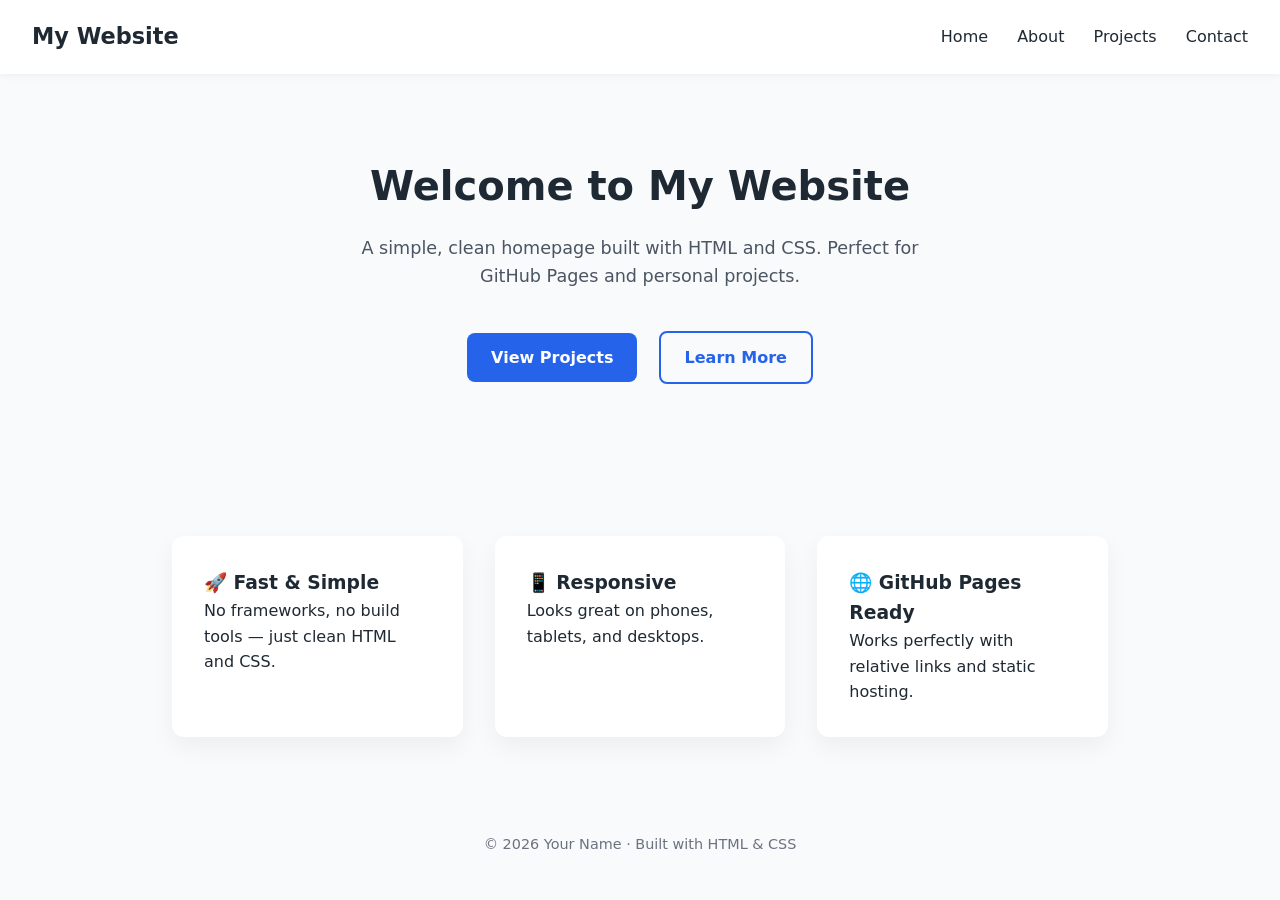
==== index.html @ c368a5bc "Update index.html" ====
<!DOCTYPE html>
<html lang="en">
<head>
  <meta charset="UTF-8" />
  <meta name="viewport" content="width=device-width, initial-scale=1.0"/>
  <title>My Website</title>

  <style>
    :root {
      --primary: #2563eb;
      --bg: #f8fafc;
      --text: #1f2933;
      --card: #ffffff;
    }

    * {
      margin: 0;
      padding: 0;
      box-sizing: border-box;
      font-family: system-ui, -apple-system, BlinkMacSystemFont, sans-serif;
    }

    body {
      background: var(--bg);
      color: var(--text);
      line-height: 1.6;
    }

    header {
      background: white;
      padding: 1.2rem 2rem;
      box-shadow: 0 2px 8px rgba(0,0,0,0.05);
      display: flex;
      justify-content: space-between;
      align-items: center;
    }

    header h1 {
      font-size: 1.4rem;
    }

    nav a {
      margin-left: 1.5rem;
      text-decoration: none;
      color: var(--text);
      font-weight: 500;
    }

    nav a:hover {
      color: var(--primary);
    }

    .hero {
      text-align: center;
      padding: 5rem 2rem;
    }

    .hero h2 {
      font-size: 2.5rem;
      margin-bottom: 1rem;
    }

    .hero p {
      max-width: 600px;
      margin: 0 auto 2rem;
      font-size: 1.1rem;
      color: #4b5563;
    }

    .buttons a {
      display: inline-block;
      margin: 0.5rem;
      padding: 0.75rem 1.5rem;
      border-radius: 8px;
      text-decoration: none;
      font-weight: 600;
    }

    .primary {
      background: var(--primary);
      color: white;
    }

    .secondary {
      border: 2px solid var(--primary);
      color: var(--primary);
    }

    .primary:hover {
      background: #1e4ed8;
    }

    .secondary:hover {
      background: var(--primary);
      color: white;
    }

    .features {
      display: grid;
      grid-template-columns: repeat(auto-fit, minmax(250px, 1fr));
      gap: 2rem;
      padding: 4rem 2rem;
      max-width: 1000px;
      margin: auto;
    }

    .card {
      background: var(--card);
      padding: 2rem;
      border-radius: 12px;
      box-shadow: 0 10px 25px rgba(0,0,0,0.05);
    }

    footer {
      text-align: center;
      padding: 2rem;
      color: #6b7280;
      font-size: 0.9rem;
    }
  </style>
</head>

<body>

  <header>
    <h1>My Website</h1>
    <nav>
      <a href="index.html">Home</a>
      <a href="about.html">About</a>
      <a href="projects.html">Projects</a>
      <a href="contact.html">Contact</a>
    </nav>
  </header>

  <section class="hero">
    <h2>Welcome to My Website</h2>
    <p>
      A simple, clean homepage built with HTML and CSS.
      Perfect for GitHub Pages and personal projects.
    </p>

    <div class="buttons">
      <a href="projects.html" class="primary">View Projects</a>
      <a href="about.html" class="secondary">Learn More</a>
    </div>
  </section>

  <section class="features">
    <div class="card">
      <h3>🚀 Fast & Simple</h3>
      <p>No frameworks, no build tools — just clean HTML and CSS.</p>
    </div>
    <div class="card">
      <h3>📱 Responsive</h3>
      <p>Looks great on phones, tablets, and desktops.</p>
    </div>
    <div class="card">
      <h3>🌐 GitHub Pages Ready</h3>
      <p>Works perfectly with relative links and static hosting.</p>
    </div>
  </section>

  <footer>
    © 2026 Your Name · Built with HTML & CSS
  </footer>

</body>
</html>
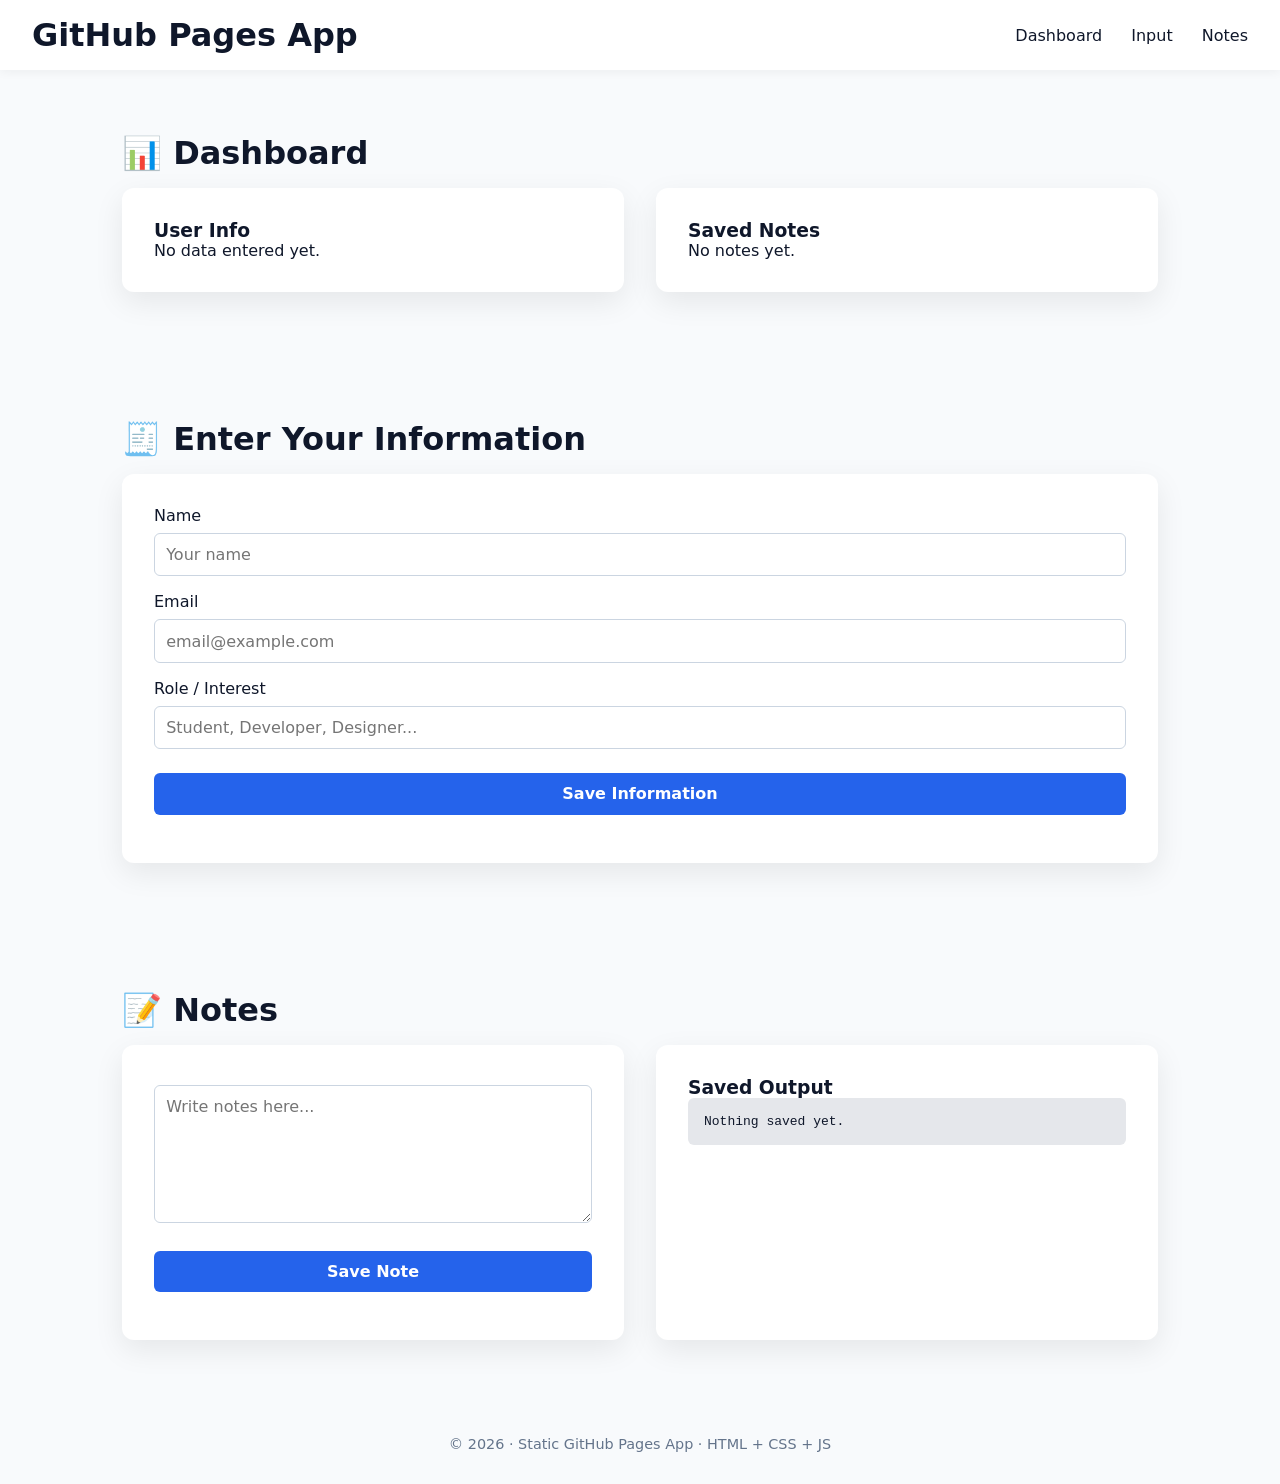
==== commit 497f01de: "Update index.html" ====
--- a/index.html
+++ b/index.html
@@ -3,46 +3,43 @@
 <head>
   <meta charset="UTF-8" />
   <meta name="viewport" content="width=device-width, initial-scale=1.0"/>
-  <title>My Website</title>
+  <title>GitHub Pages App</title>
 
   <style>
     :root {
       --primary: #2563eb;
-      --bg: #f8fafc;
-      --text: #1f2933;
+      --dark: #0f172a;
+      --light: #f8fafc;
       --card: #ffffff;
     }
 
     * {
+      box-sizing: border-box;
+      font-family: system-ui, sans-serif;
       margin: 0;
       padding: 0;
-      box-sizing: border-box;
-      font-family: system-ui, -apple-system, BlinkMacSystemFont, sans-serif;
     }
 
     body {
-      background: var(--bg);
-      color: var(--text);
-      line-height: 1.6;
+      background: var(--light);
+      color: var(--dark);
     }
 
     header {
       background: white;
-      padding: 1.2rem 2rem;
-      box-shadow: 0 2px 8px rgba(0,0,0,0.05);
+      padding: 1rem 2rem;
       display: flex;
       justify-content: space-between;
       align-items: center;
-    }
-
-    header h1 {
-      font-size: 1.4rem;
+      box-shadow: 0 2px 10px rgba(0,0,0,.05);
+      position: sticky;
+      top: 0;
     }
 
     nav a {
       margin-left: 1.5rem;
       text-decoration: none;
-      color: var(--text);
+      color: var(--dark);
       font-weight: 500;
     }
 
@@ -50,119 +47,162 @@
       color: var(--primary);
     }
 
-    .hero {
-      text-align: center;
-      padding: 5rem 2rem;
-    }
-
-    .hero h2 {
-      font-size: 2.5rem;
+    section {
+      padding: 4rem 2rem;
+      max-width: 1100px;
+      margin: auto;
+    }
+
+    h2 {
       margin-bottom: 1rem;
-    }
-
-    .hero p {
-      max-width: 600px;
-      margin: 0 auto 2rem;
-      font-size: 1.1rem;
-      color: #4b5563;
-    }
-
-    .buttons a {
-      display: inline-block;
-      margin: 0.5rem;
-      padding: 0.75rem 1.5rem;
-      border-radius: 8px;
-      text-decoration: none;
-      font-weight: 600;
-    }
-
-    .primary {
-      background: var(--primary);
-      color: white;
-    }
-
-    .secondary {
-      border: 2px solid var(--primary);
-      color: var(--primary);
-    }
-
-    .primary:hover {
-      background: #1e4ed8;
-    }
-
-    .secondary:hover {
-      background: var(--primary);
-      color: white;
-    }
-
-    .features {
+      font-size: 2rem;
+    }
+
+    .grid {
       display: grid;
-      grid-template-columns: repeat(auto-fit, minmax(250px, 1fr));
+      grid-template-columns: repeat(auto-fit, minmax(280px, 1fr));
       gap: 2rem;
-      padding: 4rem 2rem;
-      max-width: 1000px;
-      margin: auto;
     }
 
     .card {
       background: var(--card);
       padding: 2rem;
       border-radius: 12px;
-      box-shadow: 0 10px 25px rgba(0,0,0,0.05);
+      box-shadow: 0 10px 30px rgba(0,0,0,.08);
+    }
+
+    input, textarea, button {
+      width: 100%;
+      padding: 0.7rem;
+      margin-top: 0.5rem;
+      margin-bottom: 1rem;
+      border-radius: 6px;
+      border: 1px solid #cbd5e1;
+      font-size: 1rem;
+    }
+
+    button {
+      background: var(--primary);
+      color: white;
+      border: none;
+      cursor: pointer;
+      font-weight: 600;
+    }
+
+    button:hover {
+      background: #1e4ed8;
     }
 
     footer {
       text-align: center;
       padding: 2rem;
-      color: #6b7280;
       font-size: 0.9rem;
+      color: #64748b;
+    }
+
+    .output {
+      background: #e5e7eb;
+      padding: 1rem;
+      border-radius: 6px;
+      font-family: monospace;
+      white-space: pre-wrap;
     }
   </style>
 </head>
 
 <body>
 
-  <header>
-    <h1>My Website</h1>
-    <nav>
-      <a href="index.html">Home</a>
-      <a href="about.html">About</a>
-      <a href="projects.html">Projects</a>
-      <a href="contact.html">Contact</a>
-    </nav>
-  </header>
-
-  <section class="hero">
-    <h2>Welcome to My Website</h2>
-    <p>
-      A simple, clean homepage built with HTML and CSS.
-      Perfect for GitHub Pages and personal projects.
-    </p>
-
-    <div class="buttons">
-      <a href="projects.html" class="primary">View Projects</a>
-      <a href="about.html" class="secondary">Learn More</a>
-    </div>
-  </section>
-
-  <section class="features">
-    <div class="card">
-      <h3>🚀 Fast & Simple</h3>
-      <p>No frameworks, no build tools — just clean HTML and CSS.</p>
-    </div>
-    <div class="card">
-      <h3>📱 Responsive</h3>
-      <p>Looks great on phones, tablets, and desktops.</p>
-    </div>
-    <div class="card">
-      <h3>🌐 GitHub Pages Ready</h3>
-      <p>Works perfectly with relative links and static hosting.</p>
-    </div>
-  </section>
-
-  <footer>
-    © 2026 Your Name · Built with HTML & CSS
-  </footer>
+<header>
+  <h1>GitHub Pages App</h1>
+  <nav>
+    <a href="#dashboard">Dashboard</a>
+    <a href="#form">Input</a>
+    <a href="#notes">Notes</a>
+  </nav>
+</header>
+
+<!-- DASHBOARD -->
+<section id="dashboard">
+  <h2>📊 Dashboard</h2>
+  <div class="grid">
+    <div class="card">
+      <h3>User Info</h3>
+      <p id="userSummary">No data entered yet.</p>
+    </div>
+    <div class="card">
+      <h3>Saved Notes</h3>
+      <p id="noteSummary">No notes yet.</p>
+    </div>
+  </div>
+</section>
+
+<!-- USER INPUT FORM -->
+<section id="form">
+  <h2>🧾 Enter Your Information</h2>
+  <div class="card">
+    <label>Name</label>
+    <input id="name" placeholder="Your name">
+
+    <label>Email</label>
+    <input id="email" type="email" placeholder="email@example.com">
+
+    <label>Role / Interest</label>
+    <input id="role" placeholder="Student, Developer, Designer...">
+
+    <button onclick="saveUser()">Save Information</button>
+  </div>
+</section>
+
+<!-- NOTES -->
+<section id="notes">
+  <h2>📝 Notes</h2>
+  <div class="grid">
+    <div class="card">
+      <textarea id="noteText" rows="6" placeholder="Write notes here..."></textarea>
+      <button onclick="saveNote()">Save Note</button>
+    </div>
+
+    <div class="card">
+      <h3>Saved Output</h3>
+      <div id="noteOutput" class="output">Nothing saved yet.</div>
+    </div>
+  </div>
+</section>
+
+<footer>
+  © 2026 · Static GitHub Pages App · HTML + CSS + JS
+</footer>
+
+<script>
+  function saveUser() {
+    const user = {
+      name: name.value,
+      email: email.value,
+      role: role.value
+    };
+    localStorage.setItem("user", JSON.stringify(user));
+    loadData();
+  }
+
+  function saveNote() {
+    localStorage.setItem("note", noteText.value);
+    loadData();
+  }
+
+  function loadData() {
+    const user = JSON.parse(localStorage.getItem("user"));
+    const note = localStorage.getItem("note");
+
+    userSummary.textContent = user
+      ? `${user.name} (${user.role})\n${user.email}`
+      : "No data entered yet.";
+
+    noteOutput.textContent = note || "Nothing saved yet.";
+    noteSummary.textContent = note ? "Notes saved ✔" : "No notes yet.";
+  }
+
+  loadData();
+</script>
 
 </body>
 </html>
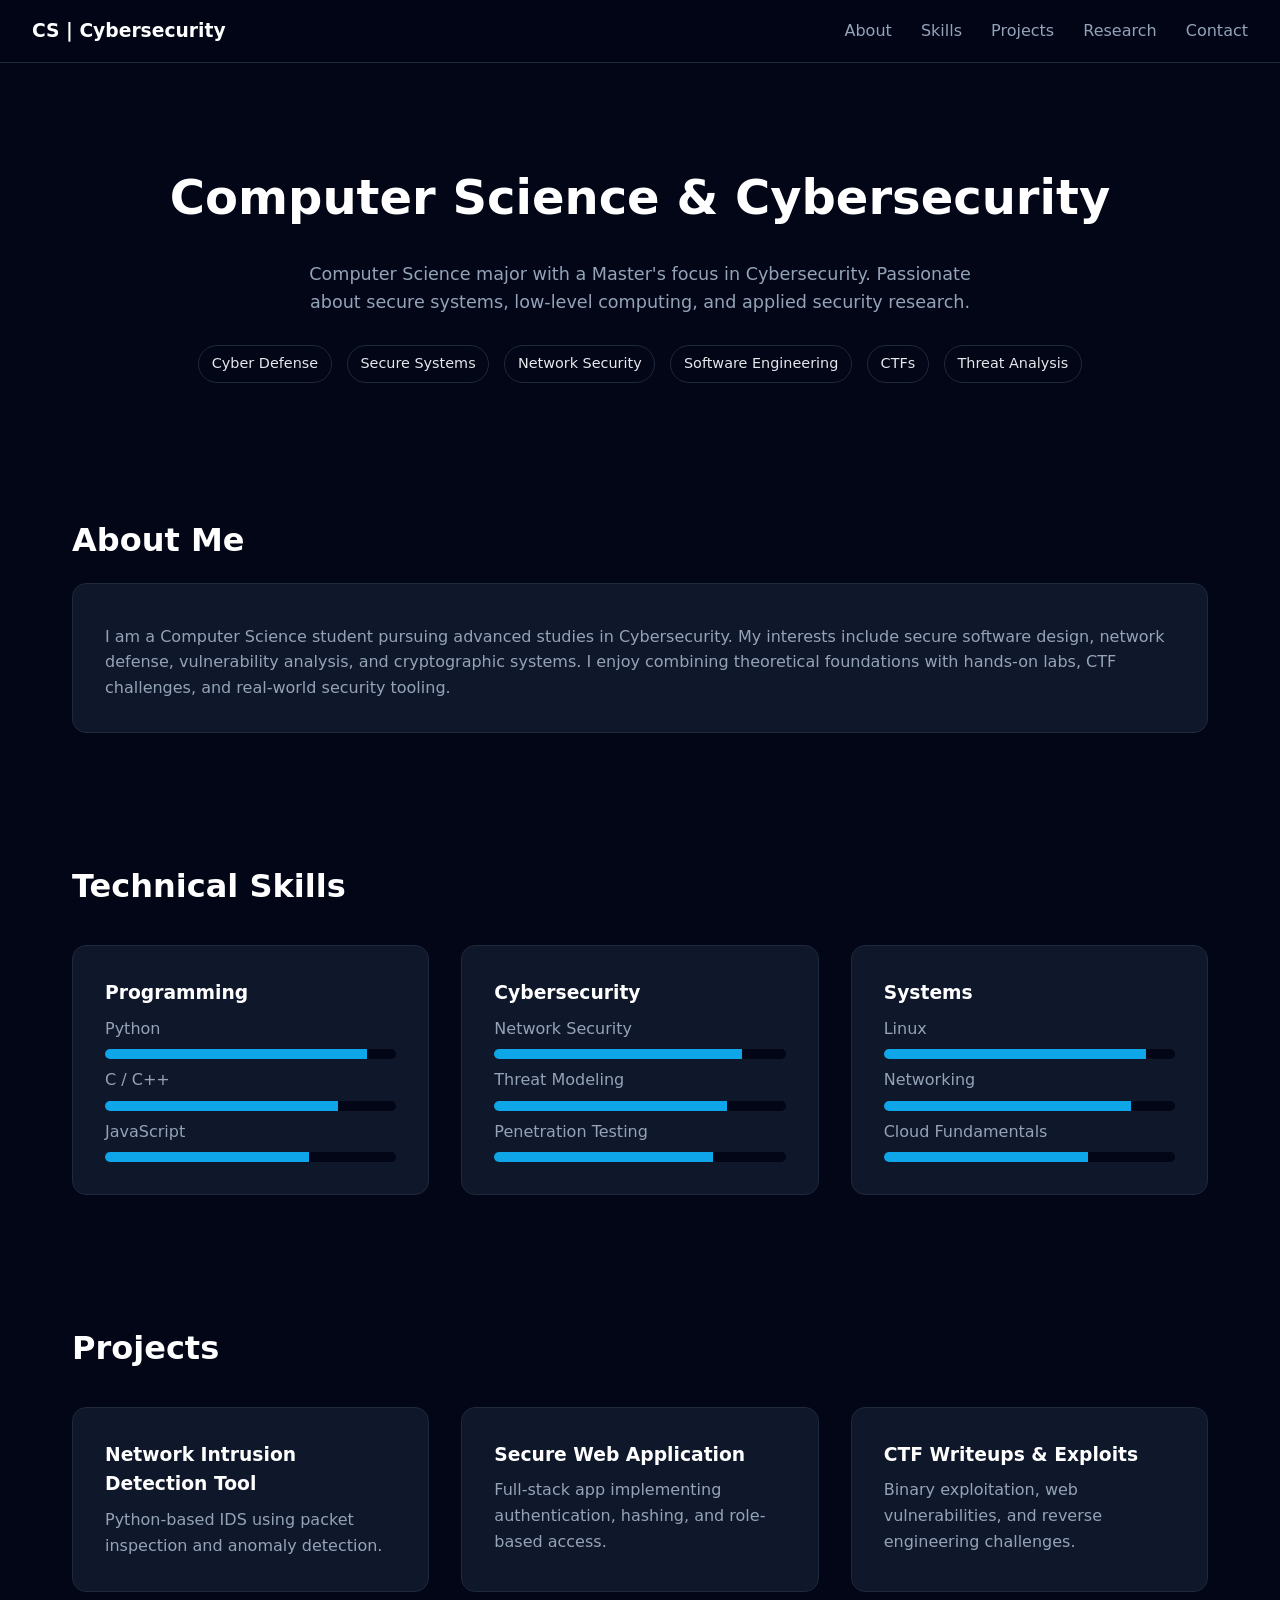
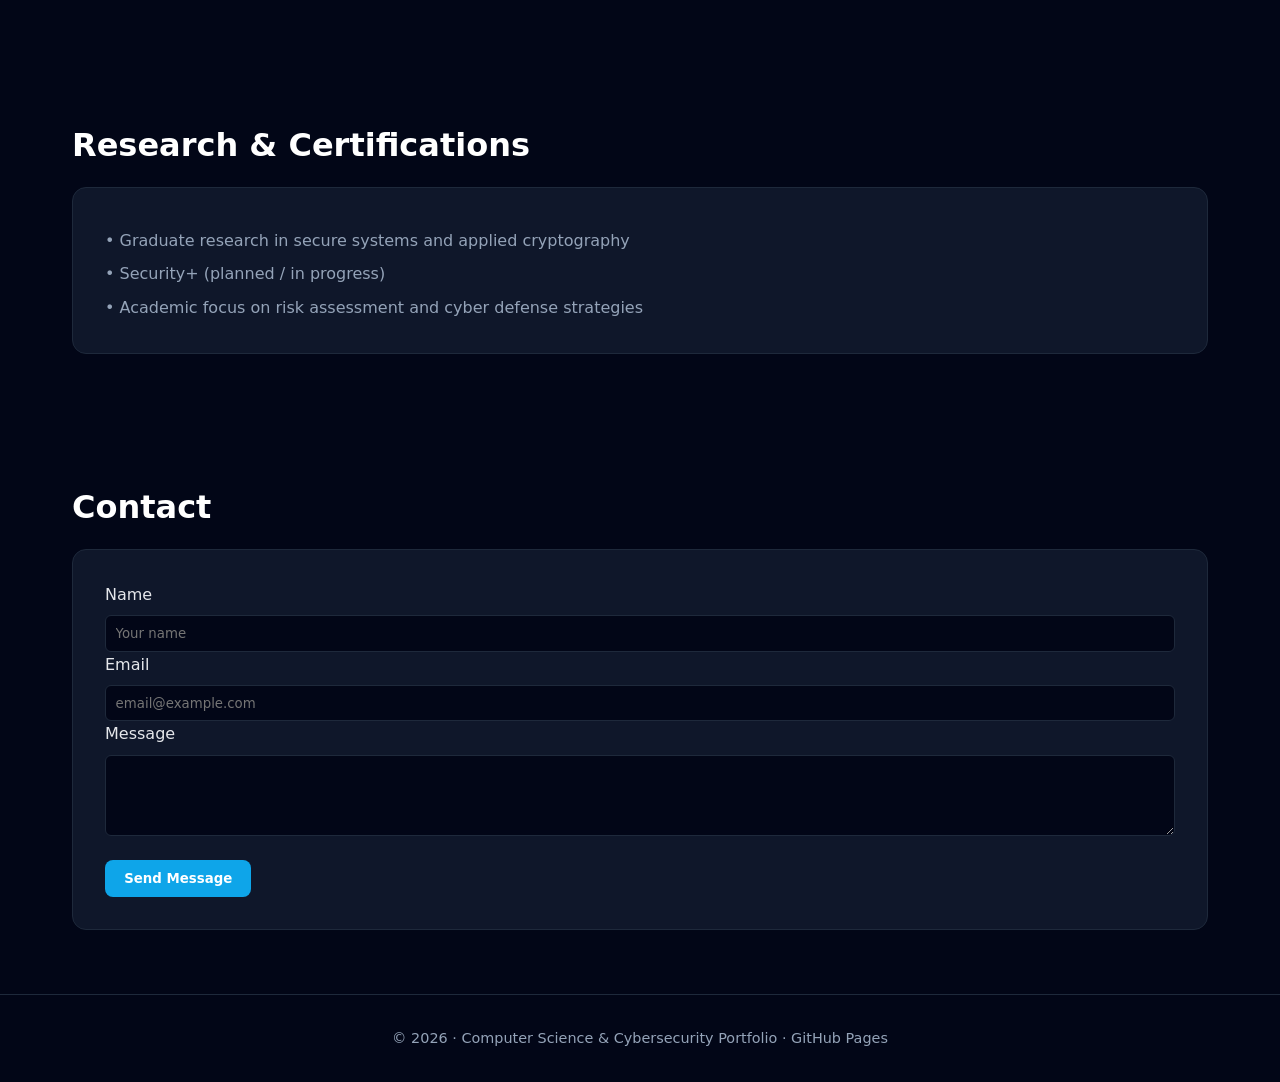
==== commit ec902722: "Update index.html" ====
--- a/index.html
+++ b/index.html
@@ -3,14 +3,17 @@
 <head>
   <meta charset="UTF-8" />
   <meta name="viewport" content="width=device-width, initial-scale=1.0"/>
-  <title>GitHub Pages App</title>
+  <title>Computer Science & Cybersecurity Portfolio</title>
 
   <style>
     :root {
-      --primary: #2563eb;
-      --dark: #0f172a;
-      --light: #f8fafc;
-      --card: #ffffff;
+      --primary: #0ea5e9;
+      --secondary: #020617;
+      --accent: #22c55e;
+      --bg: #020617;
+      --card: #0f172a;
+      --text: #e5e7eb;
+      --muted: #94a3b8;
     }
 
     * {
@@ -21,25 +24,27 @@
     }
 
     body {
-      background: var(--light);
-      color: var(--dark);
+      background: var(--bg);
+      color: var(--text);
+      line-height: 1.6;
     }
 
     header {
-      background: white;
+      position: sticky;
+      top: 0;
+      background: rgba(2,6,23,0.95);
       padding: 1rem 2rem;
       display: flex;
       justify-content: space-between;
       align-items: center;
-      box-shadow: 0 2px 10px rgba(0,0,0,.05);
-      position: sticky;
-      top: 0;
+      border-bottom: 1px solid #1e293b;
+      z-index: 10;
     }
 
     nav a {
       margin-left: 1.5rem;
+      color: var(--muted);
       text-decoration: none;
-      color: var(--dark);
       font-weight: 500;
     }
 
@@ -48,64 +53,108 @@
     }
 
     section {
+      max-width: 1200px;
+      margin: auto;
       padding: 4rem 2rem;
-      max-width: 1100px;
-      margin: auto;
+    }
+
+    h1, h2, h3 {
+      color: white;
     }
 
     h2 {
       margin-bottom: 1rem;
       font-size: 2rem;
+    }
+
+    .hero {
+      text-align: center;
+      padding-top: 6rem;
+    }
+
+    .hero h1 {
+      font-size: 3rem;
+    }
+
+    .hero p {
+      max-width: 700px;
+      margin: 1.5rem auto;
+      color: var(--muted);
+      font-size: 1.1rem;
+    }
+
+    .tags span {
+      display: inline-block;
+      margin: 0.3rem;
+      padding: 0.4rem 0.8rem;
+      border-radius: 999px;
+      background: #020617;
+      border: 1px solid #1e293b;
+      font-size: 0.9rem;
     }
 
     .grid {
       display: grid;
       grid-template-columns: repeat(auto-fit, minmax(280px, 1fr));
       gap: 2rem;
+      margin-top: 2rem;
     }
 
     .card {
       background: var(--card);
+      border-radius: 14px;
       padding: 2rem;
-      border-radius: 12px;
-      box-shadow: 0 10px 30px rgba(0,0,0,.08);
-    }
-
-    input, textarea, button {
-      width: 100%;
-      padding: 0.7rem;
+      border: 1px solid #1e293b;
+    }
+
+    .card p {
+      color: var(--muted);
       margin-top: 0.5rem;
-      margin-bottom: 1rem;
+    }
+
+    .skill-bar {
+      background: #020617;
       border-radius: 6px;
-      border: 1px solid #cbd5e1;
-      font-size: 1rem;
+      overflow: hidden;
+      margin-top: 0.5rem;
+    }
+
+    .skill-bar div {
+      height: 10px;
+      background: var(--primary);
     }
 
     button {
       background: var(--primary);
+      border: none;
+      padding: 0.7rem 1.2rem;
+      border-radius: 8px;
       color: white;
-      border: none;
+      font-weight: 600;
       cursor: pointer;
-      font-weight: 600;
+      margin-top: 1rem;
     }
 
     button:hover {
-      background: #1e4ed8;
+      background: #0284c7;
+    }
+
+    input, textarea {
+      width: 100%;
+      background: #020617;
+      border: 1px solid #1e293b;
+      color: white;
+      padding: 0.6rem;
+      margin-top: 0.5rem;
+      border-radius: 6px;
     }
 
     footer {
       text-align: center;
       padding: 2rem;
       font-size: 0.9rem;
-      color: #64748b;
-    }
-
-    .output {
-      background: #e5e7eb;
-      padding: 1rem;
-      border-radius: 6px;
-      font-family: monospace;
-      white-space: pre-wrap;
+      color: var(--muted);
+      border-top: 1px solid #1e293b;
     }
   </style>
 </head>
@@ -113,96 +162,116 @@
 <body>
 
 <header>
-  <h1>GitHub Pages App</h1>
+  <h3>CS | Cybersecurity</h3>
   <nav>
-    <a href="#dashboard">Dashboard</a>
-    <a href="#form">Input</a>
-    <a href="#notes">Notes</a>
+    <a href="#about">About</a>
+    <a href="#skills">Skills</a>
+    <a href="#projects">Projects</a>
+    <a href="#research">Research</a>
+    <a href="#contact">Contact</a>
   </nav>
 </header>
 
-<!-- DASHBOARD -->
-<section id="dashboard">
-  <h2>📊 Dashboard</h2>
+<section class="hero">
+  <h1>Computer Science & Cybersecurity</h1>
+  <p>
+    Computer Science major with a Master's focus in Cybersecurity.
+    Passionate about secure systems, low-level computing, and applied security research.
+  </p>
+
+  <div class="tags">
+    <span>Cyber Defense</span>
+    <span>Secure Systems</span>
+    <span>Network Security</span>
+    <span>Software Engineering</span>
+    <span>CTFs</span>
+    <span>Threat Analysis</span>
+  </div>
+</section>
+
+<section id="about">
+  <h2>About Me</h2>
+  <div class="card">
+    <p>
+      I am a Computer Science student pursuing advanced studies in Cybersecurity.
+      My interests include secure software design, network defense, vulnerability analysis,
+      and cryptographic systems. I enjoy combining theoretical foundations with hands-on labs,
+      CTF challenges, and real-world security tooling.
+    </p>
+  </div>
+</section>
+
+<section id="skills">
+  <h2>Technical Skills</h2>
   <div class="grid">
     <div class="card">
-      <h3>User Info</h3>
-      <p id="userSummary">No data entered yet.</p>
-    </div>
-    <div class="card">
-      <h3>Saved Notes</h3>
-      <p id="noteSummary">No notes yet.</p>
-    </div>
-  </div>
-</section>
-
-<!-- USER INPUT FORM -->
-<section id="form">
-  <h2>🧾 Enter Your Information</h2>
+      <h3>Programming</h3>
+      <p>Python</p><div class="skill-bar"><div style="width:90%"></div></div>
+      <p>C / C++</p><div class="skill-bar"><div style="width:80%"></div></div>
+      <p>JavaScript</p><div class="skill-bar"><div style="width:70%"></div></div>
+    </div>
+
+    <div class="card">
+      <h3>Cybersecurity</h3>
+      <p>Network Security</p><div class="skill-bar"><div style="width:85%"></div></div>
+      <p>Threat Modeling</p><div class="skill-bar"><div style="width:80%"></div></div>
+      <p>Penetration Testing</p><div class="skill-bar"><div style="width:75%"></div></div>
+    </div>
+
+    <div class="card">
+      <h3>Systems</h3>
+      <p>Linux</p><div class="skill-bar"><div style="width:90%"></div></div>
+      <p>Networking</p><div class="skill-bar"><div style="width:85%"></div></div>
+      <p>Cloud Fundamentals</p><div class="skill-bar"><div style="width:70%"></div></div>
+    </div>
+  </div>
+</section>
+
+<section id="projects">
+  <h2>Projects</h2>
+  <div class="grid">
+    <div class="card">
+      <h3>Network Intrusion Detection Tool</h3>
+      <p>Python-based IDS using packet inspection and anomaly detection.</p>
+    </div>
+
+    <div class="card">
+      <h3>Secure Web Application</h3>
+      <p>Full-stack app implementing authentication, hashing, and role-based access.</p>
+    </div>
+
+    <div class="card">
+      <h3>CTF Writeups & Exploits</h3>
+      <p>Binary exploitation, web vulnerabilities, and reverse engineering challenges.</p>
+    </div>
+  </div>
+</section>
+
+<section id="research">
+  <h2>Research & Certifications</h2>
+  <div class="card">
+    <p>• Graduate research in secure systems and applied cryptography</p>
+    <p>• Security+ (planned / in progress)</p>
+    <p>• Academic focus on risk assessment and cyber defense strategies</p>
+  </div>
+</section>
+
+<section id="contact">
+  <h2>Contact</h2>
   <div class="card">
     <label>Name</label>
-    <input id="name" placeholder="Your name">
-
+    <input placeholder="Your name">
     <label>Email</label>
-    <input id="email" type="email" placeholder="email@example.com">
-
-    <label>Role / Interest</label>
-    <input id="role" placeholder="Student, Developer, Designer...">
-
-    <button onclick="saveUser()">Save Information</button>
-  </div>
-</section>
-
-<!-- NOTES -->
-<section id="notes">
-  <h2>📝 Notes</h2>
-  <div class="grid">
-    <div class="card">
-      <textarea id="noteText" rows="6" placeholder="Write notes here..."></textarea>
-      <button onclick="saveNote()">Save Note</button>
-    </div>
-
-    <div class="card">
-      <h3>Saved Output</h3>
-      <div id="noteOutput" class="output">Nothing saved yet.</div>
-    </div>
+    <input type="email" placeholder="email@example.com">
+    <label>Message</label>
+    <textarea rows="4"></textarea>
+    <button>Send Message</button>
   </div>
 </section>
 
 <footer>
-  © 2026 · Static GitHub Pages App · HTML + CSS + JS
+  © 2026 · Computer Science & Cybersecurity Portfolio · GitHub Pages
 </footer>
-
-<script>
-  function saveUser() {
-    const user = {
-      name: name.value,
-      email: email.value,
-      role: role.value
-    };
-    localStorage.setItem("user", JSON.stringify(user));
-    loadData();
-  }
-
-  function saveNote() {
-    localStorage.setItem("note", noteText.value);
-    loadData();
-  }
-
-  function loadData() {
-    const user = JSON.parse(localStorage.getItem("user"));
-    const note = localStorage.getItem("note");
-
-    userSummary.textContent = user
-      ? `${user.name} (${user.role})\n${user.email}`
-      : "No data entered yet.";
-
-    noteOutput.textContent = note || "Nothing saved yet.";
-    noteSummary.textContent = note ? "Notes saved ✔" : "No notes yet.";
-  }
-
-  loadData();
-</script>
 
 </body>
 </html>
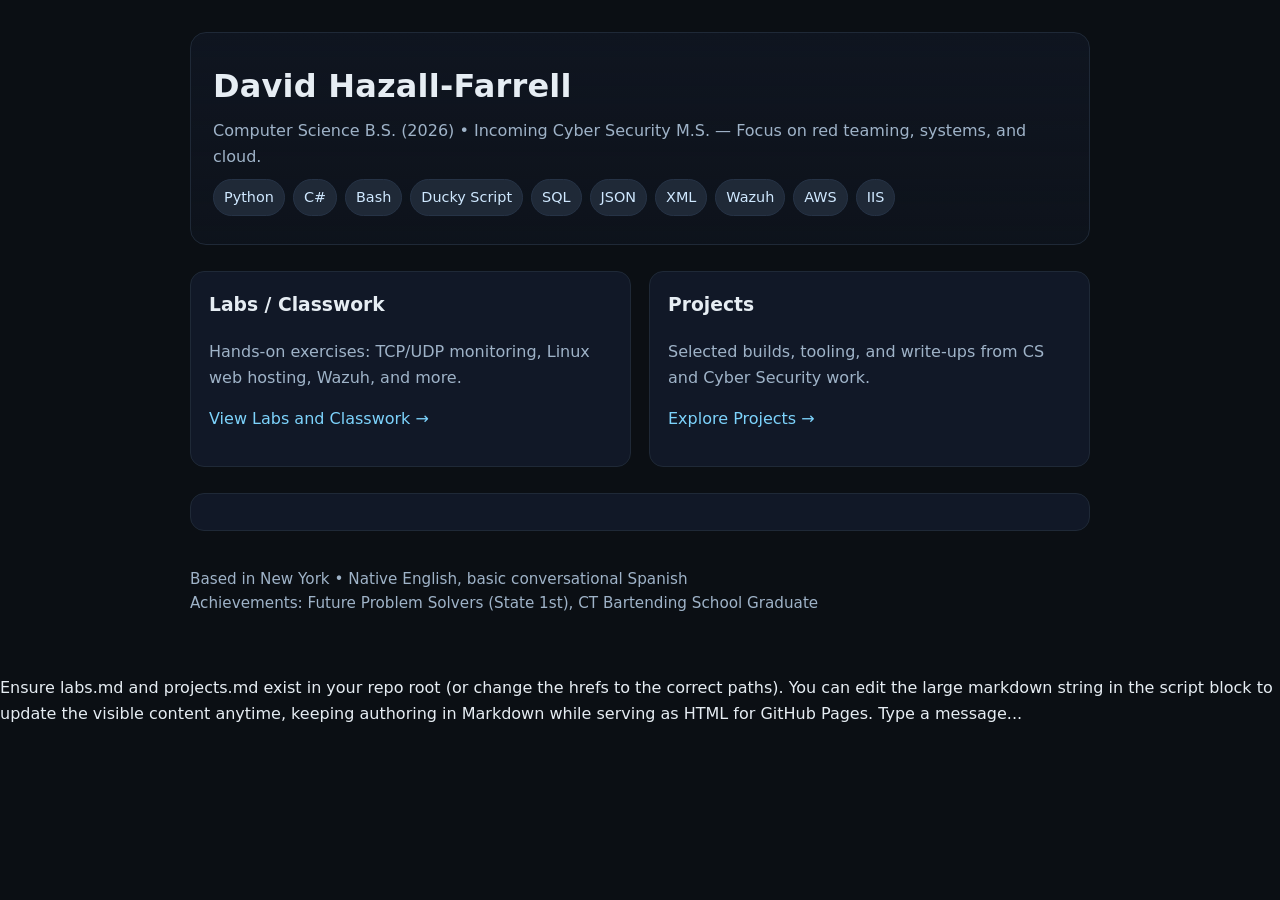
==== commit 813009c0: "Update index.html" ====
--- a/index.html
+++ b/index.html
@@ -1,277 +1,142 @@
-<!DOCTYPE html>
+<!doctype html>
 <html lang="en">
 <head>
-  <meta charset="UTF-8" />
-  <meta name="viewport" content="width=device-width, initial-scale=1.0"/>
-  <title>Computer Science & Cybersecurity Portfolio</title>
-
+  <meta charset="utf-8" />
+  <meta name="viewport" content="width=device-width, initial-scale=1" />
+  <title>David Hazall-Farrell — CS & Cyber Security</title>
+  <meta name="description" content="Computer Science major pursuing a Cyber Security master's. Projects, labs, and experience." />
+  <link rel="preconnect" href="[cdn.jsdelivr.net](https://cdn.jsdelivr.net)" />
   <style>
     :root {
-      --primary: #0ea5e9;
-      --secondary: #020617;
-      --accent: #22c55e;
-      --bg: #020617;
-      --card: #0f172a;
-      --text: #e5e7eb;
-      --muted: #94a3b8;
+      --bg: #0b0f14;
+      --panel: #0f1520;
+      --accent: #5ac8fa;
+      --text: #e6edf3;
+      --muted: #9fb3c8;
+      --card: #111827;
+      --link: #7dd3fc;
+      --chip: #1f2937;
+      --chip-text: #cfe8ff;
     }
-
-    * {
-      box-sizing: border-box;
-      font-family: system-ui, sans-serif;
-      margin: 0;
-      padding: 0;
-    }
-
-    body {
-      background: var(--bg);
-      color: var(--text);
-      line-height: 1.6;
-    }
-
-    header {
-      position: sticky;
-      top: 0;
-      background: rgba(2,6,23,0.95);
-      padding: 1rem 2rem;
-      display: flex;
-      justify-content: space-between;
-      align-items: center;
-      border-bottom: 1px solid #1e293b;
-      z-index: 10;
-    }
-
-    nav a {
-      margin-left: 1.5rem;
-      color: var(--muted);
-      text-decoration: none;
-      font-weight: 500;
-    }
-
-    nav a:hover {
-      color: var(--primary);
-    }
-
-    section {
-      max-width: 1200px;
-      margin: auto;
-      padding: 4rem 2rem;
-    }
-
-    h1, h2, h3 {
-      color: white;
-    }
-
-    h2 {
-      margin-bottom: 1rem;
-      font-size: 2rem;
-    }
-
-    .hero {
-      text-align: center;
-      padding-top: 6rem;
-    }
-
-    .hero h1 {
-      font-size: 3rem;
-    }
-
-    .hero p {
-      max-width: 700px;
-      margin: 1.5rem auto;
-      color: var(--muted);
-      font-size: 1.1rem;
-    }
-
-    .tags span {
-      display: inline-block;
-      margin: 0.3rem;
-      padding: 0.4rem 0.8rem;
-      border-radius: 999px;
-      background: #020617;
-      border: 1px solid #1e293b;
-      font-size: 0.9rem;
-    }
-
-    .grid {
-      display: grid;
-      grid-template-columns: repeat(auto-fit, minmax(280px, 1fr));
-      gap: 2rem;
-      margin-top: 2rem;
-    }
-
-    .card {
-      background: var(--card);
-      border-radius: 14px;
-      padding: 2rem;
-      border: 1px solid #1e293b;
-    }
-
-    .card p {
-      color: var(--muted);
-      margin-top: 0.5rem;
-    }
-
-    .skill-bar {
-      background: #020617;
-      border-radius: 6px;
-      overflow: hidden;
-      margin-top: 0.5rem;
-    }
-
-    .skill-bar div {
-      height: 10px;
-      background: var(--primary);
-    }
-
-    button {
-      background: var(--primary);
-      border: none;
-      padding: 0.7rem 1.2rem;
-      border-radius: 8px;
-      color: white;
-      font-weight: 600;
-      cursor: pointer;
-      margin-top: 1rem;
-    }
-
-    button:hover {
-      background: #0284c7;
-    }
-
-    input, textarea {
-      width: 100%;
-      background: #020617;
-      border: 1px solid #1e293b;
-      color: white;
-      padding: 0.6rem;
-      margin-top: 0.5rem;
-      border-radius: 6px;
-    }
-
-    footer {
-      text-align: center;
-      padding: 2rem;
-      font-size: 0.9rem;
-      color: var(--muted);
-      border-top: 1px solid #1e293b;
-    }
+    html, body { margin: 0; padding: 0; background: var(--bg); color: var(--text); font-family: system-ui, -apple-system, Segoe UI, Roboto, Helvetica, Arial, sans-serif; line-height: 1.6; }
+    .wrap { max-width: 900px; margin: 0 auto; padding: 32px 20px 60px; }
+    header { padding: 28px 22px; background: linear-gradient(180deg, var(--panel), rgba(15,21,32,0.6)); border: 1px solid #1f2937; border-radius: 16px; }
+    header h1 { margin: 0 0 6px; font-size: 2rem; letter-spacing: 0.2px; }
+    header p { margin: 6px 0 0; color: var(--muted); }
+    .grid { display: grid; grid-template-columns: 1fr; gap: 18px; margin-top: 18px; }
+    @media (min-width: 820px) { .grid { grid-template-columns: 1fr 1fr; } }
+    .card { background: var(--card); border: 1px solid #1f2937; border-radius: 14px; padding: 18px 18px; }
+    .card h3 { margin-top: 0; }
+    a { color: var(--link); text-decoration: none; }
+    a:hover { text-decoration: underline; }
+    .chips { display: flex; flex-wrap: wrap; gap: 8px; margin-top: 10px; }
+    .chip { background: var(--chip); color: var(--chip-text); border: 1px solid #263346; padding: 6px 10px; border-radius: 999px; font-size: 0.9rem; }
+    .section { margin-top: 26px; }
+    .muted { color: var(--muted); }
+    /* Markdown content styling */
+    #content h2 { margin-top: 28px; }
+    #content ul { padding-left: 20px; }
+    #content li { margin: 4px 0; }
+    footer { margin-top: 36px; color: var(--muted); font-size: 0.95rem; }
   </style>
 </head>
-
 <body>
-
-<header>
-  <h3>CS | Cybersecurity</h3>
-  <nav>
-    <a href="#about">About</a>
-    <a href="#skills">Skills</a>
-    <a href="#projects">Projects</a>
-    <a href="#research">Research</a>
-    <a href="#contact">Contact</a>
-  </nav>
-</header>
-
-<section class="hero">
-  <h1>Computer Science & Cybersecurity</h1>
-  <p>
-    Computer Science major with a Master's focus in Cybersecurity.
-    Passionate about secure systems, low-level computing, and applied security research.
-  </p>
-
-  <div class="tags">
-    <span>Cyber Defense</span>
-    <span>Secure Systems</span>
-    <span>Network Security</span>
-    <span>Software Engineering</span>
-    <span>CTFs</span>
-    <span>Threat Analysis</span>
+  <div class="wrap">
+    <header>
+      <h1>David Hazall-Farrell</h1>
+      <p>Computer Science B.S. (2026) • Incoming Cyber Security M.S. — Focus on red teaming, systems, and cloud.</p>
+      <div class="chips">
+        <span class="chip">Python</span>
+        <span class="chip">C#</span>
+        <span class="chip">Bash</span>
+        <span class="chip">Ducky Script</span>
+        <span class="chip">SQL</span>
+        <span class="chip">JSON</span>
+        <span class="chip">XML</span>
+        <span class="chip">Wazuh</span>
+        <span class="chip">AWS</span>
+        <span class="chip">IIS</span>
+      </div>
+    </header>
+    <!-- Quick links to repository files -->
+    <div class="grid section">
+      <div class="card">
+        <h3>Labs / Classwork</h3>
+        <p class="muted">Hands-on exercises: TCP/UDP monitoring, Linux web hosting, Wazuh, and more.</p>
+        <p><a href="labs.md">View Labs and Classwork →</a></p>
+      </div>
+      <div class="card">
+        <h3>Projects</h3>
+        <p class="muted">Selected builds, tooling, and write-ups from CS and Cyber Security work.</p>
+        <p><a href="projects.md">Explore Projects →</a></p>
+      </div>
+    </div>
+    <!-- Markdown-rendered main content -->
+    <div id="content" class="section card"></div>
+    <footer>
+      <div>Based in New York • Native English, basic conversational Spanish</div>
+      <div>Achievements: Future Problem Solvers (State 1st), CT Bartending School Graduate</div>
+    </footer>
   </div>
-</section>
-
-<section id="about">
-  <h2>About Me</h2>
-  <div class="card">
-    <p>
-      I am a Computer Science student pursuing advanced studies in Cybersecurity.
-      My interests include secure software design, network defense, vulnerability analysis,
-      and cryptographic systems. I enjoy combining theoretical foundations with hands-on labs,
-      CTF challenges, and real-world security tooling.
-    </p>
-  </div>
-</section>
-
-<section id="skills">
-  <h2>Technical Skills</h2>
-  <div class="grid">
-    <div class="card">
-      <h3>Programming</h3>
-      <p>Python</p><div class="skill-bar"><div style="width:90%"></div></div>
-      <p>C / C++</p><div class="skill-bar"><div style="width:80%"></div></div>
-      <p>JavaScript</p><div class="skill-bar"><div style="width:70%"></div></div>
-    </div>
-
-    <div class="card">
-      <h3>Cybersecurity</h3>
-      <p>Network Security</p><div class="skill-bar"><div style="width:85%"></div></div>
-      <p>Threat Modeling</p><div class="skill-bar"><div style="width:80%"></div></div>
-      <p>Penetration Testing</p><div class="skill-bar"><div style="width:75%"></div></div>
-    </div>
-
-    <div class="card">
-      <h3>Systems</h3>
-      <p>Linux</p><div class="skill-bar"><div style="width:90%"></div></div>
-      <p>Networking</p><div class="skill-bar"><div style="width:85%"></div></div>
-      <p>Cloud Fundamentals</p><div class="skill-bar"><div style="width:70%"></div></div>
-    </div>
-  </div>
-</section>
-
-<section id="projects">
-  <h2>Projects</h2>
-  <div class="grid">
-    <div class="card">
-      <h3>Network Intrusion Detection Tool</h3>
-      <p>Python-based IDS using packet inspection and anomaly detection.</p>
-    </div>
-
-    <div class="card">
-      <h3>Secure Web Application</h3>
-      <p>Full-stack app implementing authentication, hashing, and role-based access.</p>
-    </div>
-
-    <div class="card">
-      <h3>CTF Writeups & Exploits</h3>
-      <p>Binary exploitation, web vulnerabilities, and reverse engineering challenges.</p>
-    </div>
-  </div>
-</section>
-
-<section id="research">
-  <h2>Research & Certifications</h2>
-  <div class="card">
-    <p>• Graduate research in secure systems and applied cryptography</p>
-    <p>• Security+ (planned / in progress)</p>
-    <p>• Academic focus on risk assessment and cyber defense strategies</p>
-  </div>
-</section>
-
-<section id="contact">
-  <h2>Contact</h2>
-  <div class="card">
-    <label>Name</label>
-    <input placeholder="Your name">
-    <label>Email</label>
-    <input type="email" placeholder="email@example.com">
-    <label>Message</label>
-    <textarea rows="4"></textarea>
-    <button>Send Message</button>
-  </div>
-</section>
-
-<footer>
-  © 2026 · Computer Science & Cybersecurity Portfolio · GitHub Pages
-</footer>
-
+  <!-- Lightweight Markdown parser -->
+  <script src="[cdn.jsdelivr.net](https://cdn.jsdelivr.net/npm/marked/marked.min.js)"></script>
+  <script>
+    // Edit the Markdown below — this is what visitors will see as page content.
+    const markdown = `
+## About
+I’m a Computer Science graduate from St. Bonaventure (’26) with a strong systems and security foundation, now heading into a Cyber Security master’s program. I enjoy red teaming, log analysis, and building reliable services on Linux and AWS.
+---
+## Experience
+- **Amazon, North Haven, CT — Ship Dock / IT** (Jun 2025–Sep 2025)  
+  - Loaded crates for shipments  
+  - Fixed issues concerning tech operations
+- **Internship — St. Bonaventure University, Red Team** (Jan 2026–May 2026)  
+  - Pen testing using Bash Bunny MKII  
+  - Coded in Ducky Script and Bash  
+  - Monitored logs and attacks
+- **Internship — St. Bonaventure University, Re-coder / Building** (Sep 2025–Dec 2025)  
+  - Used JSON, XML, Wazuh, SQL to re-code school systems  
+  - Assisted in completion of the Cyber Security lab room
+- **Hobby Lobby, Olean, NY — Sales Associate** (Oct 2024–Present)  
+  - Assisted customers’ needs  
+  - Cut and measured fabric  
+  - Kept the store organized and presentable
+---
+## Education
+- **St. Bonaventure University — B.S. in Computer Science** (Sep 2022–May 2026)  
+  Relevant experience:  
+  - Database administration with SQL  
+  - Computer hardware and software fundamentals  
+  - Website creation using Linux, HTML, and Apache2  
+  - TCP and UDP monitoring
+- **Trinity College, Oxford University (Oxford, England)** (Jun 2024–Aug 2024)  
+  - International experience and collaboration across diverse backgrounds
+---
+## Skills
+- Python, C#  
+- Bash, Ducky Script  
+- JSON, XML, SQL, Wazuh  
+- IIS Manager, AWS  
+- Organized and task-oriented; communication- and team-focused
+---
+## Next Steps
+- Sharpening red team tooling and write-ups  
+- Deepening cloud security and monitoring (AWS + Wazuh)  
+- Preparing for the Cyber Security master’s program
+---
+For detailed walkthroughs, check out **[Labs/Classwork](labs.md)** and **[Projects](projects.md)**.
+`;
+    // Render Markdown into the page
+    marked.setOptions({ breaks: true });
+    document.getElementById('content').innerHTML = marked.parse(markdown);
+  </script>
 </body>
 </html>
+
+Ensure labs.md and projects.md exist in your repo root (or change the hrefs to the correct paths).
+You can edit the large markdown string in the script block to update the visible content anytime, keeping authoring in Markdown while serving as HTML for GitHub Pages.
+
+
+
+Type a message...
+
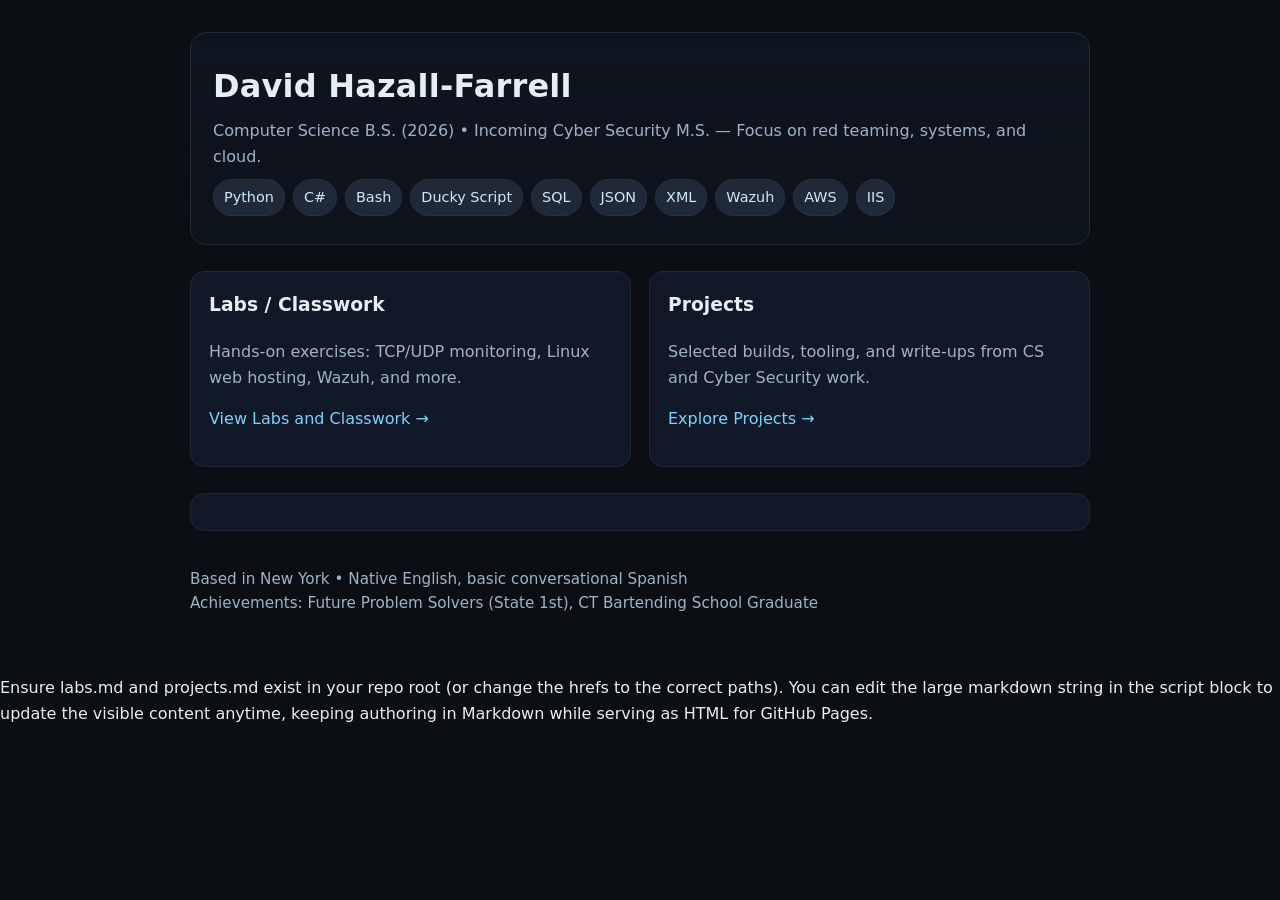
==== commit b5c16fda: "Update index.html" ====
--- a/index.html
+++ b/index.html
@@ -135,8 +135,3 @@
 
 Ensure labs.md and projects.md exist in your repo root (or change the hrefs to the correct paths).
 You can edit the large markdown string in the script block to update the visible content anytime, keeping authoring in Markdown while serving as HTML for GitHub Pages.
-
-
-
-Type a message...
-
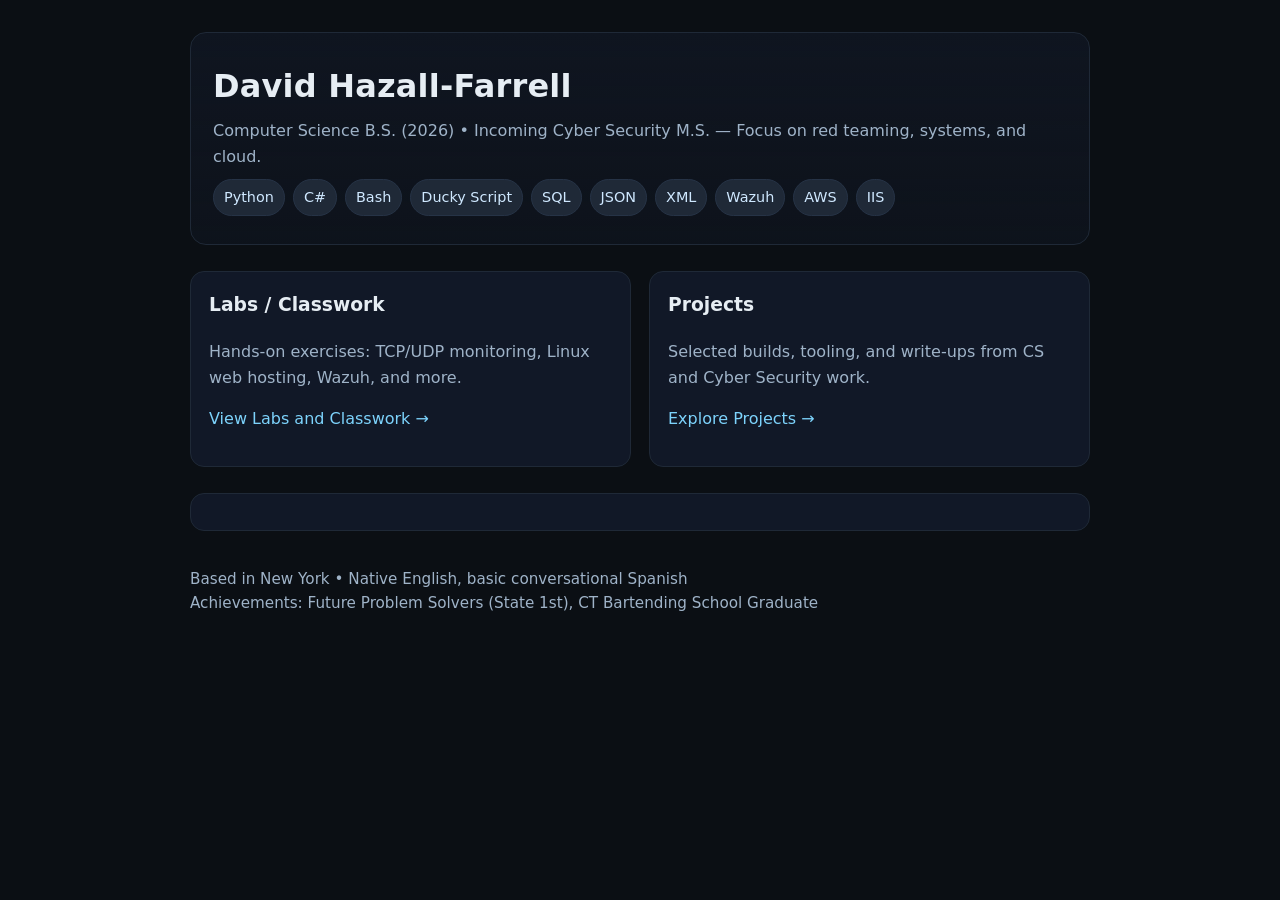
==== commit 2c8aa448: "Update index.html" ====
--- a/index.html
+++ b/index.html
@@ -132,6 +132,3 @@
   </script>
 </body>
 </html>
-
-Ensure labs.md and projects.md exist in your repo root (or change the hrefs to the correct paths).
-You can edit the large markdown string in the script block to update the visible content anytime, keeping authoring in Markdown while serving as HTML for GitHub Pages.
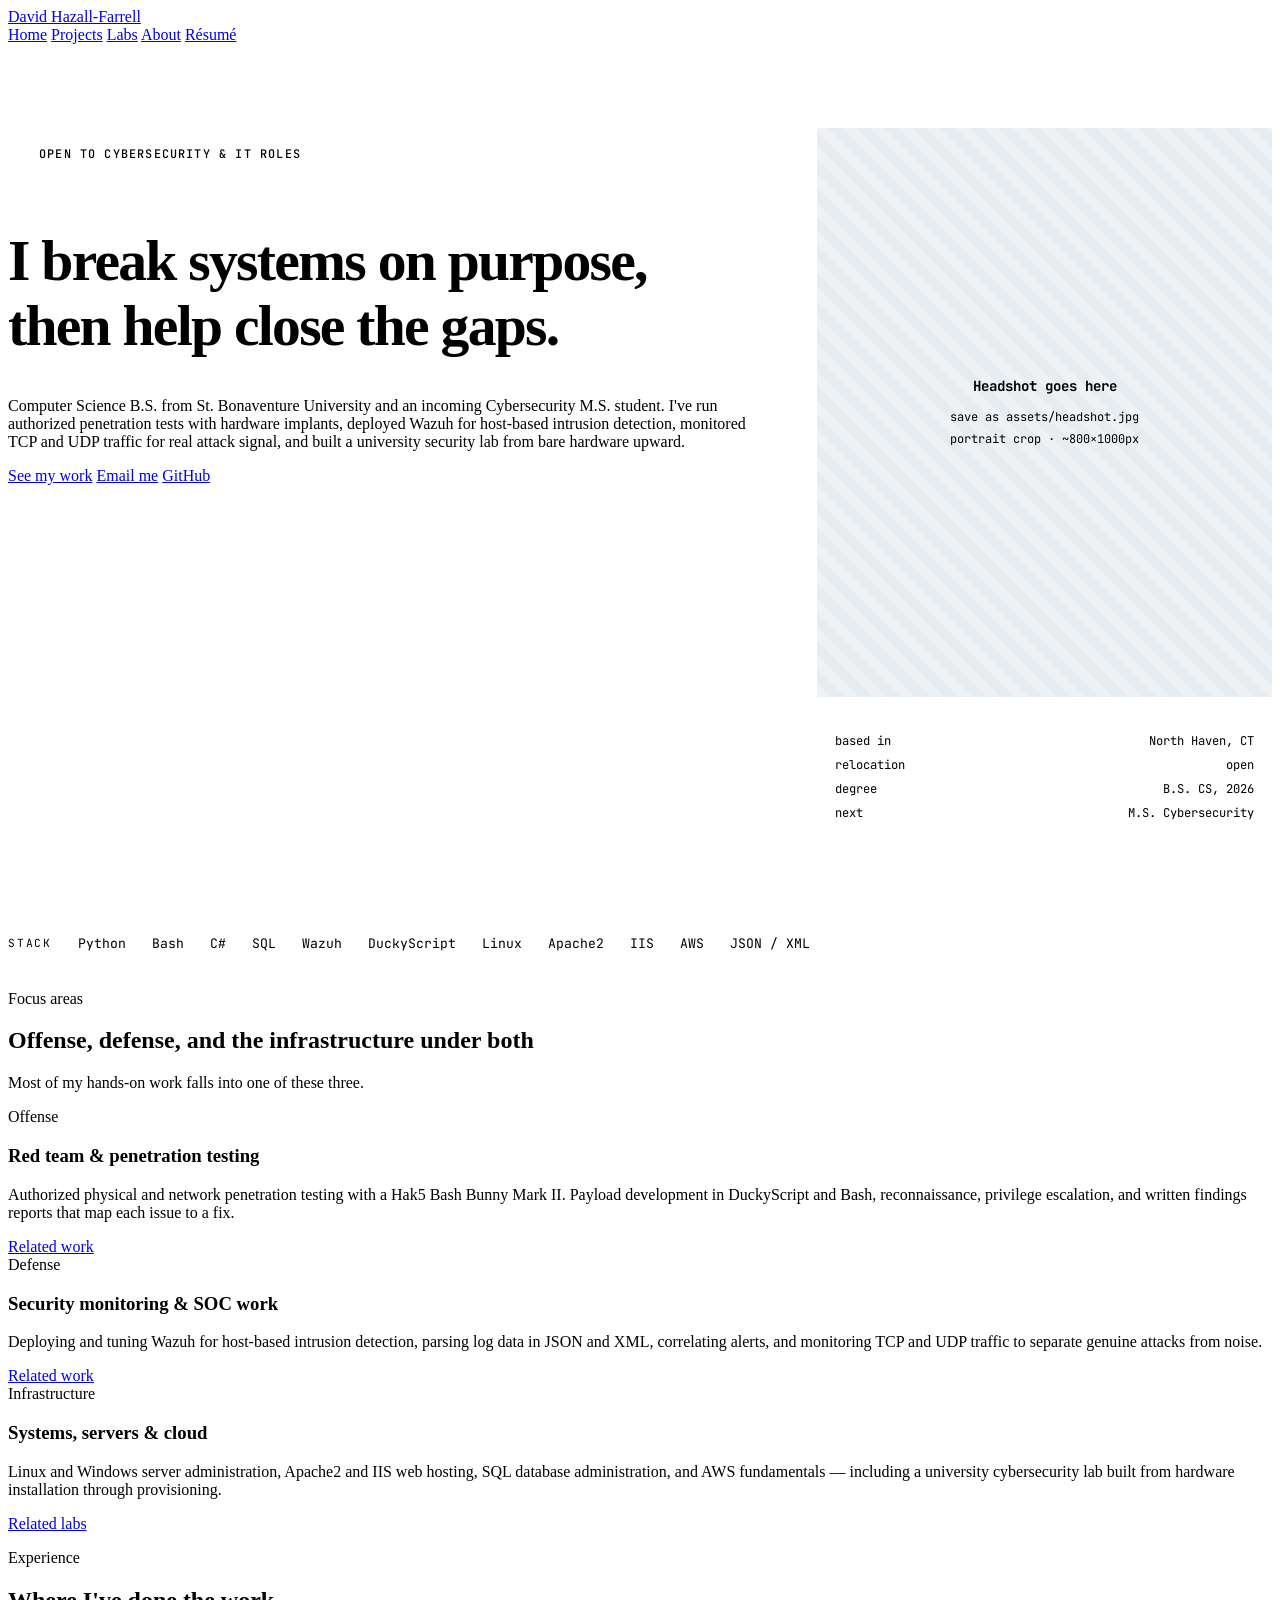
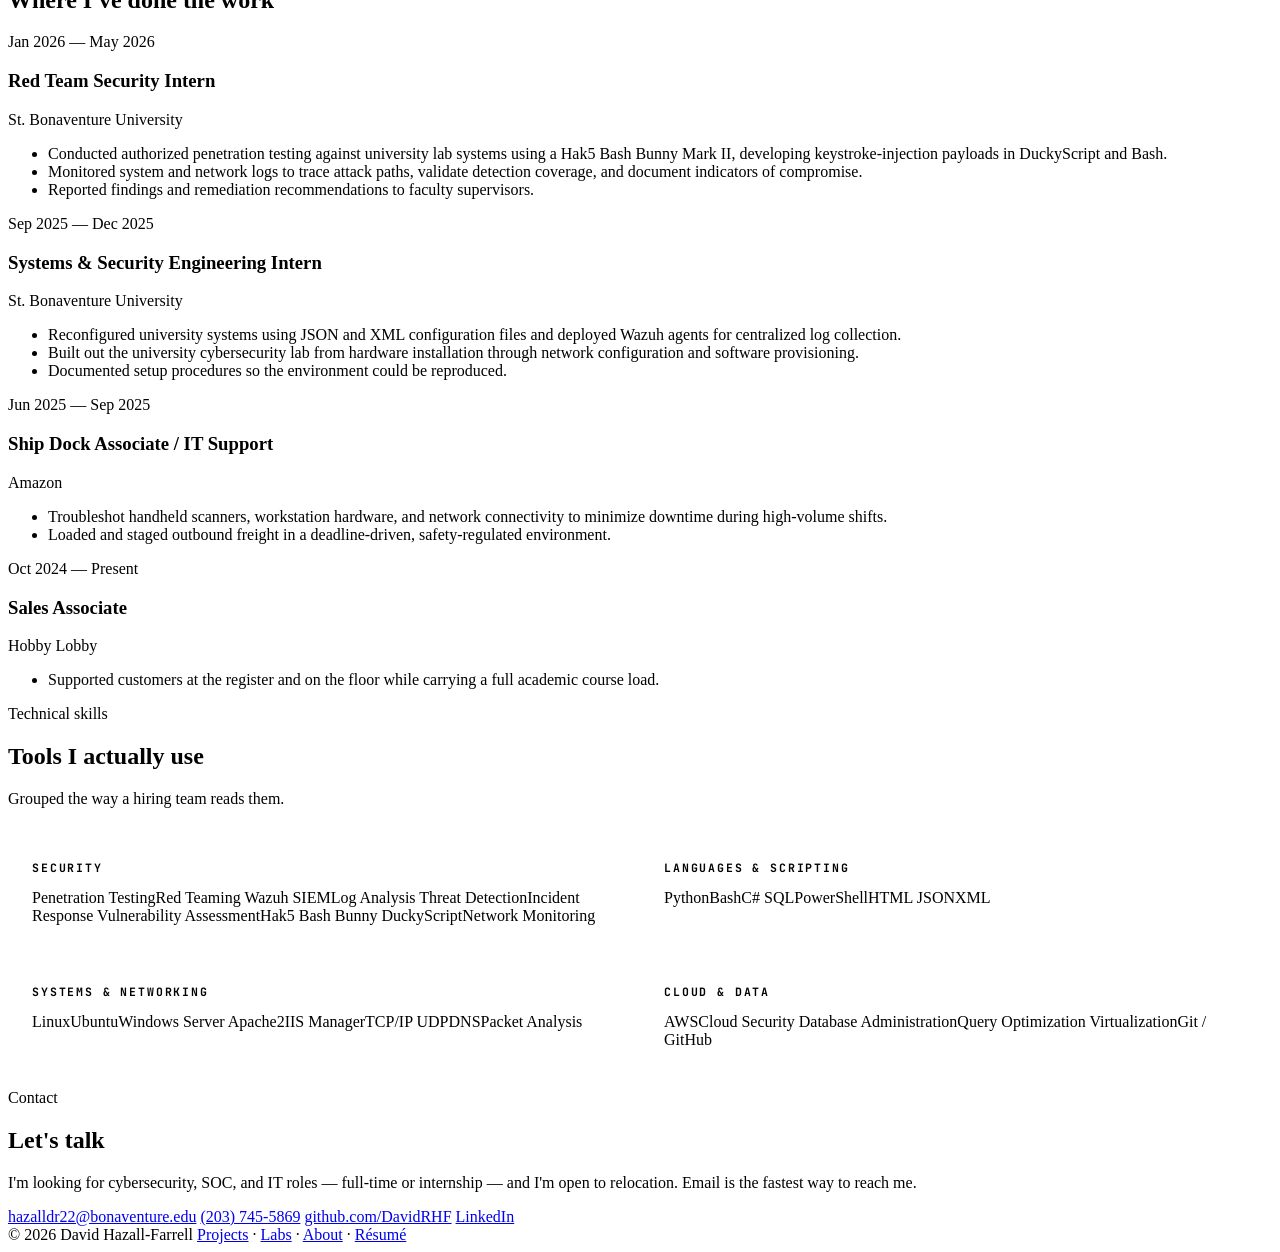
==== commit a727d872: "Rename index[1].html to index.html" ====
--- a/index.html
+++ b/index.html
@@ -1,134 +1,339 @@
-<!doctype html>
+<!DOCTYPE html>
 <html lang="en">
 <head>
-  <meta charset="utf-8" />
-  <meta name="viewport" content="width=device-width, initial-scale=1" />
-  <title>David Hazall-Farrell — CS & Cyber Security</title>
-  <meta name="description" content="Computer Science major pursuing a Cyber Security master's. Projects, labs, and experience." />
-  <link rel="preconnect" href="[cdn.jsdelivr.net](https://cdn.jsdelivr.net)" />
-  <style>
-    :root {
-      --bg: #0b0f14;
-      --panel: #0f1520;
-      --accent: #5ac8fa;
-      --text: #e6edf3;
-      --muted: #9fb3c8;
-      --card: #111827;
-      --link: #7dd3fc;
-      --chip: #1f2937;
-      --chip-text: #cfe8ff;
-    }
-    html, body { margin: 0; padding: 0; background: var(--bg); color: var(--text); font-family: system-ui, -apple-system, Segoe UI, Roboto, Helvetica, Arial, sans-serif; line-height: 1.6; }
-    .wrap { max-width: 900px; margin: 0 auto; padding: 32px 20px 60px; }
-    header { padding: 28px 22px; background: linear-gradient(180deg, var(--panel), rgba(15,21,32,0.6)); border: 1px solid #1f2937; border-radius: 16px; }
-    header h1 { margin: 0 0 6px; font-size: 2rem; letter-spacing: 0.2px; }
-    header p { margin: 6px 0 0; color: var(--muted); }
-    .grid { display: grid; grid-template-columns: 1fr; gap: 18px; margin-top: 18px; }
-    @media (min-width: 820px) { .grid { grid-template-columns: 1fr 1fr; } }
-    .card { background: var(--card); border: 1px solid #1f2937; border-radius: 14px; padding: 18px 18px; }
-    .card h3 { margin-top: 0; }
-    a { color: var(--link); text-decoration: none; }
-    a:hover { text-decoration: underline; }
-    .chips { display: flex; flex-wrap: wrap; gap: 8px; margin-top: 10px; }
-    .chip { background: var(--chip); color: var(--chip-text); border: 1px solid #263346; padding: 6px 10px; border-radius: 999px; font-size: 0.9rem; }
-    .section { margin-top: 26px; }
-    .muted { color: var(--muted); }
-    /* Markdown content styling */
-    #content h2 { margin-top: 28px; }
-    #content ul { padding-left: 20px; }
-    #content li { margin: 4px 0; }
-    footer { margin-top: 36px; color: var(--muted); font-size: 0.95rem; }
-  </style>
+<meta charset="utf-8">
+<meta name="viewport" content="width=device-width, initial-scale=1">
+<title>David Hazall-Farrell — Cybersecurity Analyst | Penetration Testing &amp; Security Operations</title>
+<meta name="description" content="David Hazall-Farrell is a Computer Science B.S. graduate and incoming Cybersecurity M.S. student specializing in penetration testing, red team operations, Wazuh SIEM log monitoring, network traffic analysis, Linux administration, and AWS cloud security.">
+<meta name="author" content="David Hazall-Farrell">
+<link rel="canonical" href="https://davidrhf.github.io/">
+<meta property="og:type" content="profile">
+<meta property="og:title" content="David Hazall-Farrell — Cybersecurity Analyst">
+<meta property="og:description" content="Penetration testing, SIEM monitoring, Linux and AWS. Projects, labs, and write-ups.">
+<meta property="og:url" content="https://davidrhf.github.io/">
+<meta property="og:image" content="https://davidrhf.github.io/assets/headshot.jpg">
+<meta name="twitter:card" content="summary_large_image">
+
+<link rel="preconnect" href="https://fonts.googleapis.com">
+<link rel="preconnect" href="https://fonts.gstatic.com" crossorigin>
+<link href="https://fonts.googleapis.com/css2?family=Sora:wght@400;500;600;700&family=Inter:wght@400;500;600&family=JetBrains+Mono:wght@400;500&display=swap" rel="stylesheet">
+<link rel="stylesheet" href="style.css">
+
+<style>
+  .hero { padding: 84px 0 72px; }
+  .hero-grid { display: grid; grid-template-columns: 1.4fr 0.85fr; gap: 60px; align-items: start; }
+  .hero h1 { font-size: clamp(2.4rem, 5.6vw, 3.6rem); font-weight: 600; letter-spacing: -0.03em; }
+  .hero h1 .accent { color: var(--accent); }
+  .status {
+    display: inline-flex; align-items: center; gap: 9px; margin-bottom: 22px;
+    font-family: "JetBrains Mono", monospace; font-size: 0.74rem;
+    letter-spacing: 0.1em; text-transform: uppercase; font-weight: 500;
+    background: var(--accent-soft); color: var(--accent);
+    border-radius: 999px; padding: 6px 15px;
+  }
+  .status .dot { width: 7px; height: 7px; border-radius: 50%; background: var(--accent); }
+
+  .portrait-frame {
+    aspect-ratio: 4 / 5; width: 100%;
+    border-radius: var(--radius); overflow: hidden;
+    border: 1px solid var(--line);
+    background: repeating-linear-gradient(45deg, #eef2f5 0 10px, #e7ecf0 10px 20px);
+    display: flex; align-items: center; justify-content: center;
+  }
+  .portrait-frame img { width: 100%; height: 100%; object-fit: cover; }
+  .portrait-hint {
+    text-align: center; padding: 24px; color: var(--muted);
+    font-family: "JetBrains Mono", monospace; font-size: 0.75rem; line-height: 1.8;
+  }
+  .portrait-hint strong { display: block; color: var(--ink-2); font-size: 0.88rem; margin-bottom: 8px; }
+  .facts {
+    margin-top: 16px; border: 1px solid var(--line); border-radius: var(--radius);
+    background: var(--surface); padding: 16px 18px;
+    font-family: "JetBrains Mono", monospace; font-size: 0.76rem; color: var(--ink-2);
+  }
+  .facts div { display: flex; justify-content: space-between; gap: 12px; padding: 4px 0; }
+  .facts span:first-child { color: var(--muted); }
+
+  .stack-strip { border-top: 1px solid var(--line); border-bottom: 1px solid var(--line); padding: 22px 0; }
+  .stack-strip .wrap { display: flex; flex-wrap: wrap; align-items: center; gap: 10px 26px; }
+  .stack-strip .label {
+    font-family: "JetBrains Mono", monospace; font-size: 0.7rem;
+    letter-spacing: 0.16em; text-transform: uppercase; color: var(--muted);
+  }
+  .stack-strip .item { font-family: "JetBrains Mono", monospace; font-size: 0.82rem; color: var(--ink-2); }
+
+  .skills-grid { display: grid; grid-template-columns: repeat(2, 1fr); gap: var(--gap); }
+  .skillbox { background: var(--surface); border: 1px solid var(--line); border-radius: var(--radius); padding: 24px; }
+  .skillbox .tags { margin-bottom: 0; }
+  .skillbox h3 {
+    font-family: "JetBrains Mono", monospace; font-size: 0.72rem;
+    letter-spacing: 0.16em; text-transform: uppercase; color: var(--muted); margin-bottom: 14px;
+  }
+
+  @media (max-width: 900px) {
+    .hero { padding: 52px 0 44px; }
+    .hero-grid { grid-template-columns: 1fr; gap: 36px; }
+    .portrait { max-width: 320px; }
+    .skills-grid { grid-template-columns: 1fr; }
+  }
+</style>
+
+<script type="application/ld+json">
+{
+  "@context": "https://schema.org",
+  "@type": "Person",
+  "name": "David Hazall-Farrell",
+  "url": "https://davidrhf.github.io/",
+  "email": "mailto:hazalldr22@bonaventure.edu",
+  "telephone": "+1-203-745-5869",
+  "image": "https://davidrhf.github.io/assets/headshot.jpg",
+  "jobTitle": "Cybersecurity Analyst",
+  "address": { "@type": "PostalAddress", "addressLocality": "North Haven", "addressRegion": "CT", "addressCountry": "US" },
+  "alumniOf": [
+    { "@type": "CollegeOrUniversity", "name": "St. Bonaventure University" },
+    { "@type": "CollegeOrUniversity", "name": "Trinity College, University of Oxford" }
+  ],
+  "knowsLanguage": ["English", "Spanish"],
+  "knowsAbout": ["Penetration Testing","Red Team Operations","Wazuh SIEM","Log Analysis","Network Traffic Analysis","Linux Administration","Python","Bash","C#","SQL","AWS","Cloud Security"],
+  "sameAs": ["https://github.com/DavidRHF"]
+}
+</script>
 </head>
 <body>
-  <div class="wrap">
-    <header>
-      <h1>David Hazall-Farrell</h1>
-      <p>Computer Science B.S. (2026) • Incoming Cyber Security M.S. — Focus on red teaming, systems, and cloud.</p>
-      <div class="chips">
-        <span class="chip">Python</span>
-        <span class="chip">C#</span>
-        <span class="chip">Bash</span>
-        <span class="chip">Ducky Script</span>
-        <span class="chip">SQL</span>
-        <span class="chip">JSON</span>
-        <span class="chip">XML</span>
-        <span class="chip">Wazuh</span>
-        <span class="chip">AWS</span>
-        <span class="chip">IIS</span>
-      </div>
-    </header>
-    <!-- Quick links to repository files -->
-    <div class="grid section">
-      <div class="card">
-        <h3>Labs / Classwork</h3>
-        <p class="muted">Hands-on exercises: TCP/UDP monitoring, Linux web hosting, Wazuh, and more.</p>
-        <p><a href="labs.md">View Labs and Classwork →</a></p>
-      </div>
-      <div class="card">
-        <h3>Projects</h3>
-        <p class="muted">Selected builds, tooling, and write-ups from CS and Cyber Security work.</p>
-        <p><a href="projects.md">Explore Projects →</a></p>
-      </div>
-    </div>
-    <!-- Markdown-rendered main content -->
-    <div id="content" class="section card"></div>
-    <footer>
-      <div>Based in New York • Native English, basic conversational Spanish</div>
-      <div>Achievements: Future Problem Solvers (State 1st), CT Bartending School Graduate</div>
-    </footer>
-  </div>
-  <!-- Lightweight Markdown parser -->
-  <script src="[cdn.jsdelivr.net](https://cdn.jsdelivr.net/npm/marked/marked.min.js)"></script>
-  <script>
-    // Edit the Markdown below — this is what visitors will see as page content.
-    const markdown = `
-## About
-I’m a Computer Science graduate from St. Bonaventure (’26) with a strong systems and security foundation, now heading into a Cyber Security master’s program. I enjoy red teaming, log analysis, and building reliable services on Linux and AWS.
----
-## Experience
-- **Amazon, North Haven, CT — Ship Dock / IT** (Jun 2025–Sep 2025)  
-  - Loaded crates for shipments  
-  - Fixed issues concerning tech operations
-- **Internship — St. Bonaventure University, Red Team** (Jan 2026–May 2026)  
-  - Pen testing using Bash Bunny MKII  
-  - Coded in Ducky Script and Bash  
-  - Monitored logs and attacks
-- **Internship — St. Bonaventure University, Re-coder / Building** (Sep 2025–Dec 2025)  
-  - Used JSON, XML, Wazuh, SQL to re-code school systems  
-  - Assisted in completion of the Cyber Security lab room
-- **Hobby Lobby, Olean, NY — Sales Associate** (Oct 2024–Present)  
-  - Assisted customers’ needs  
-  - Cut and measured fabric  
-  - Kept the store organized and presentable
----
-## Education
-- **St. Bonaventure University — B.S. in Computer Science** (Sep 2022–May 2026)  
-  Relevant experience:  
-  - Database administration with SQL  
-  - Computer hardware and software fundamentals  
-  - Website creation using Linux, HTML, and Apache2  
-  - TCP and UDP monitoring
-- **Trinity College, Oxford University (Oxford, England)** (Jun 2024–Aug 2024)  
-  - International experience and collaboration across diverse backgrounds
----
-## Skills
-- Python, C#  
-- Bash, Ducky Script  
-- JSON, XML, SQL, Wazuh  
-- IIS Manager, AWS  
-- Organized and task-oriented; communication- and team-focused
----
-## Next Steps
-- Sharpening red team tooling and write-ups  
-- Deepening cloud security and monitoring (AWS + Wazuh)  
-- Preparing for the Cyber Security master’s program
----
-For detailed walkthroughs, check out **[Labs/Classwork](labs.md)** and **[Projects](projects.md)**.
-`;
-    // Render Markdown into the page
-    marked.setOptions({ breaks: true });
-    document.getElementById('content').innerHTML = marked.parse(markdown);
-  </script>
+
+<nav class="nav">
+  <div class="wrap">
+    <a class="brand" href="index.html"><span class="mark"></span>David Hazall-Farrell</a>
+    <div class="nav-links">
+      <a class="active" href="index.html">Home</a>
+      <a href="projects.html">Projects</a>
+      <a href="labs.html">Labs</a>
+      <a href="AboutMe.html">About</a>
+      <a class="nav-cta hide-sm" href="David-Hazall-Farrell-Resume.pdf">Résumé</a>
+    </div>
+  </div>
+</nav>
+
+<header class="hero">
+  <div class="wrap">
+    <div class="hero-grid">
+      <div>
+        <p class="status"><span class="dot"></span>Open to cybersecurity &amp; IT roles</p>
+        <h1>I break systems on purpose, then help <span class="accent">close the gaps</span>.</h1>
+        <p class="lede">
+          Computer Science B.S. from St. Bonaventure University and an incoming Cybersecurity M.S.
+          student. I've run authorized penetration tests with hardware implants, deployed Wazuh for
+          host-based intrusion detection, monitored TCP and UDP traffic for real attack signal, and
+          built a university security lab from bare hardware upward.
+        </p>
+        <div class="cta-row">
+          <a class="btn btn-solid" href="projects.html">See my work</a>
+          <a class="btn btn-ghost" href="mailto:hazalldr22@bonaventure.edu">Email me</a>
+          <a class="btn btn-ghost" href="https://github.com/DavidRHF">GitHub</a>
+        </div>
+      </div>
+
+      <div class="portrait">
+        <!-- HEADSHOT — save your photo as assets/headshot.jpg (portrait crop, ~800x1000px).
+             The striped placeholder shows until that file exists. -->
+        <div class="portrait-frame">
+          <img src="assets/headshot.jpg" alt="Portrait of David Hazall-Farrell"
+               onerror="this.style.display='none';this.nextElementSibling.style.display='block';">
+          <div class="portrait-hint" style="display:none">
+            <strong>Headshot goes here</strong>
+            save as assets/headshot.jpg<br>portrait crop &middot; ~800&times;1000px
+          </div>
+        </div>
+        <div class="facts">
+          <div><span>based in</span><span>North Haven, CT</span></div>
+          <div><span>relocation</span><span>open</span></div>
+          <div><span>degree</span><span>B.S. CS, 2026</span></div>
+          <div><span>next</span><span>M.S. Cybersecurity</span></div>
+        </div>
+      </div>
+    </div>
+  </div>
+</header>
+
+<div class="stack-strip">
+  <div class="wrap">
+    <span class="label">Stack</span>
+    <span class="item">Python</span><span class="item">Bash</span><span class="item">C#</span>
+    <span class="item">SQL</span><span class="item">Wazuh</span><span class="item">DuckyScript</span>
+    <span class="item">Linux</span><span class="item">Apache2</span><span class="item">IIS</span>
+    <span class="item">AWS</span><span class="item">JSON / XML</span>
+  </div>
+</div>
+
+<main>
+
+<section>
+  <div class="wrap">
+    <p class="eyebrow">Focus areas</p>
+    <h2 class="section-title">Offense, defense, and the infrastructure under both</h2>
+    <p class="section-note">Most of my hands-on work falls into one of these three.</p>
+
+    <div class="grid grid-3">
+      <article class="card">
+        <span class="card-kicker">Offense</span>
+        <h3>Red team &amp; penetration testing</h3>
+        <p>Authorized physical and network penetration testing with a Hak5 Bash Bunny Mark II. Payload
+          development in DuckyScript and Bash, reconnaissance, privilege escalation, and written findings
+          reports that map each issue to a fix.</p>
+        <div class="card-foot"><a class="card-link" href="projects.html">Related work</a></div>
+      </article>
+
+      <article class="card">
+        <span class="card-kicker">Defense</span>
+        <h3>Security monitoring &amp; SOC work</h3>
+        <p>Deploying and tuning Wazuh for host-based intrusion detection, parsing log data in JSON and XML,
+          correlating alerts, and monitoring TCP and UDP traffic to separate genuine attacks from noise.</p>
+        <div class="card-foot"><a class="card-link" href="projects.html">Related work</a></div>
+      </article>
+
+      <article class="card">
+        <span class="card-kicker">Infrastructure</span>
+        <h3>Systems, servers &amp; cloud</h3>
+        <p>Linux and Windows server administration, Apache2 and IIS web hosting, SQL database
+          administration, and AWS fundamentals — including a university cybersecurity lab built from
+          hardware installation through provisioning.</p>
+        <div class="card-foot"><a class="card-link" href="labs.html">Related labs</a></div>
+      </article>
+    </div>
+  </div>
+</section>
+
+<section class="tight">
+  <div class="wrap">
+    <p class="eyebrow">Experience</p>
+    <h2 class="section-title">Where I've done the work</h2>
+
+    <div class="row">
+      <div class="row-when">Jan 2026 — May 2026</div>
+      <div>
+        <h3>Red Team Security Intern</h3>
+        <span class="org">St. Bonaventure University</span>
+        <ul>
+          <li>Conducted authorized penetration testing against university lab systems using a Hak5 Bash Bunny Mark II, developing keystroke-injection payloads in DuckyScript and Bash.</li>
+          <li>Monitored system and network logs to trace attack paths, validate detection coverage, and document indicators of compromise.</li>
+          <li>Reported findings and remediation recommendations to faculty supervisors.</li>
+        </ul>
+      </div>
+    </div>
+
+    <div class="row">
+      <div class="row-when">Sep 2025 — Dec 2025</div>
+      <div>
+        <h3>Systems &amp; Security Engineering Intern</h3>
+        <span class="org">St. Bonaventure University</span>
+        <ul>
+          <li>Reconfigured university systems using JSON and XML configuration files and deployed Wazuh agents for centralized log collection.</li>
+          <li>Built out the university cybersecurity lab from hardware installation through network configuration and software provisioning.</li>
+          <li>Documented setup procedures so the environment could be reproduced.</li>
+        </ul>
+      </div>
+    </div>
+
+    <div class="row">
+      <div class="row-when">Jun 2025 — Sep 2025</div>
+      <div>
+        <h3>Ship Dock Associate / IT Support</h3>
+        <span class="org">Amazon</span>
+        <ul>
+          <li>Troubleshot handheld scanners, workstation hardware, and network connectivity to minimize downtime during high-volume shifts.</li>
+          <li>Loaded and staged outbound freight in a deadline-driven, safety-regulated environment.</li>
+        </ul>
+      </div>
+    </div>
+
+    <div class="row">
+      <div class="row-when">Oct 2024 — Present</div>
+      <div>
+        <h3>Sales Associate</h3>
+        <span class="org">Hobby Lobby</span>
+        <ul>
+          <li>Supported customers at the register and on the floor while carrying a full academic course load.</li>
+        </ul>
+      </div>
+    </div>
+  </div>
+</section>
+
+<section>
+  <div class="wrap">
+    <p class="eyebrow">Technical skills</p>
+    <h2 class="section-title">Tools I actually use</h2>
+    <p class="section-note">Grouped the way a hiring team reads them.</p>
+
+    <div class="skills-grid">
+      <div class="skillbox">
+        <h3>Security</h3>
+        <div class="tags">
+          <span class="tag">Penetration Testing</span><span class="tag">Red Teaming</span>
+          <span class="tag">Wazuh SIEM</span><span class="tag">Log Analysis</span>
+          <span class="tag">Threat Detection</span><span class="tag">Incident Response</span>
+          <span class="tag">Vulnerability Assessment</span><span class="tag">Hak5 Bash Bunny</span>
+          <span class="tag">DuckyScript</span><span class="tag">Network Monitoring</span>
+        </div>
+      </div>
+      <div class="skillbox">
+        <h3>Languages &amp; scripting</h3>
+        <div class="tags">
+          <span class="tag">Python</span><span class="tag">Bash</span><span class="tag">C#</span>
+          <span class="tag">SQL</span><span class="tag">PowerShell</span><span class="tag">HTML</span>
+          <span class="tag">JSON</span><span class="tag">XML</span>
+        </div>
+      </div>
+      <div class="skillbox">
+        <h3>Systems &amp; networking</h3>
+        <div class="tags">
+          <span class="tag">Linux</span><span class="tag">Ubuntu</span><span class="tag">Windows Server</span>
+          <span class="tag">Apache2</span><span class="tag">IIS Manager</span><span class="tag">TCP/IP</span>
+          <span class="tag">UDP</span><span class="tag">DNS</span><span class="tag">Packet Analysis</span>
+        </div>
+      </div>
+      <div class="skillbox">
+        <h3>Cloud &amp; data</h3>
+        <div class="tags">
+          <span class="tag">AWS</span><span class="tag">Cloud Security</span>
+          <span class="tag">Database Administration</span><span class="tag">Query Optimization</span>
+          <span class="tag">Virtualization</span><span class="tag">Git / GitHub</span>
+        </div>
+      </div>
+    </div>
+  </div>
+</section>
+
+<section>
+  <div class="wrap">
+    <div class="band">
+      <p class="eyebrow">Contact</p>
+      <h2 class="section-title">Let's talk</h2>
+      <p>I'm looking for cybersecurity, SOC, and IT roles — full-time or internship — and I'm open to
+        relocation. Email is the fastest way to reach me.</p>
+      <div class="band-links">
+        <a href="mailto:hazalldr22@bonaventure.edu">hazalldr22@bonaventure.edu</a>
+        <a href="tel:+12037455869">(203) 745-5869</a>
+        <a href="https://github.com/DavidRHF">github.com/DavidRHF</a>
+        <a href="https://www.linkedin.com/in/YOUR-LINKEDIN-HANDLE">LinkedIn</a>
+      </div>
+    </div>
+  </div>
+</section>
+
+</main>
+
+<footer>
+  <div class="wrap">
+    <span>&copy; 2026 David Hazall-Farrell</span>
+    <span>
+      <a href="projects.html">Projects</a> &middot;
+      <a href="labs.html">Labs</a> &middot;
+      <a href="AboutMe.html">About</a> &middot;
+      <a href="David-Hazall-Farrell-Resume.pdf">Résumé</a>
+    </span>
+  </div>
+</footer>
+
 </body>
 </html>
